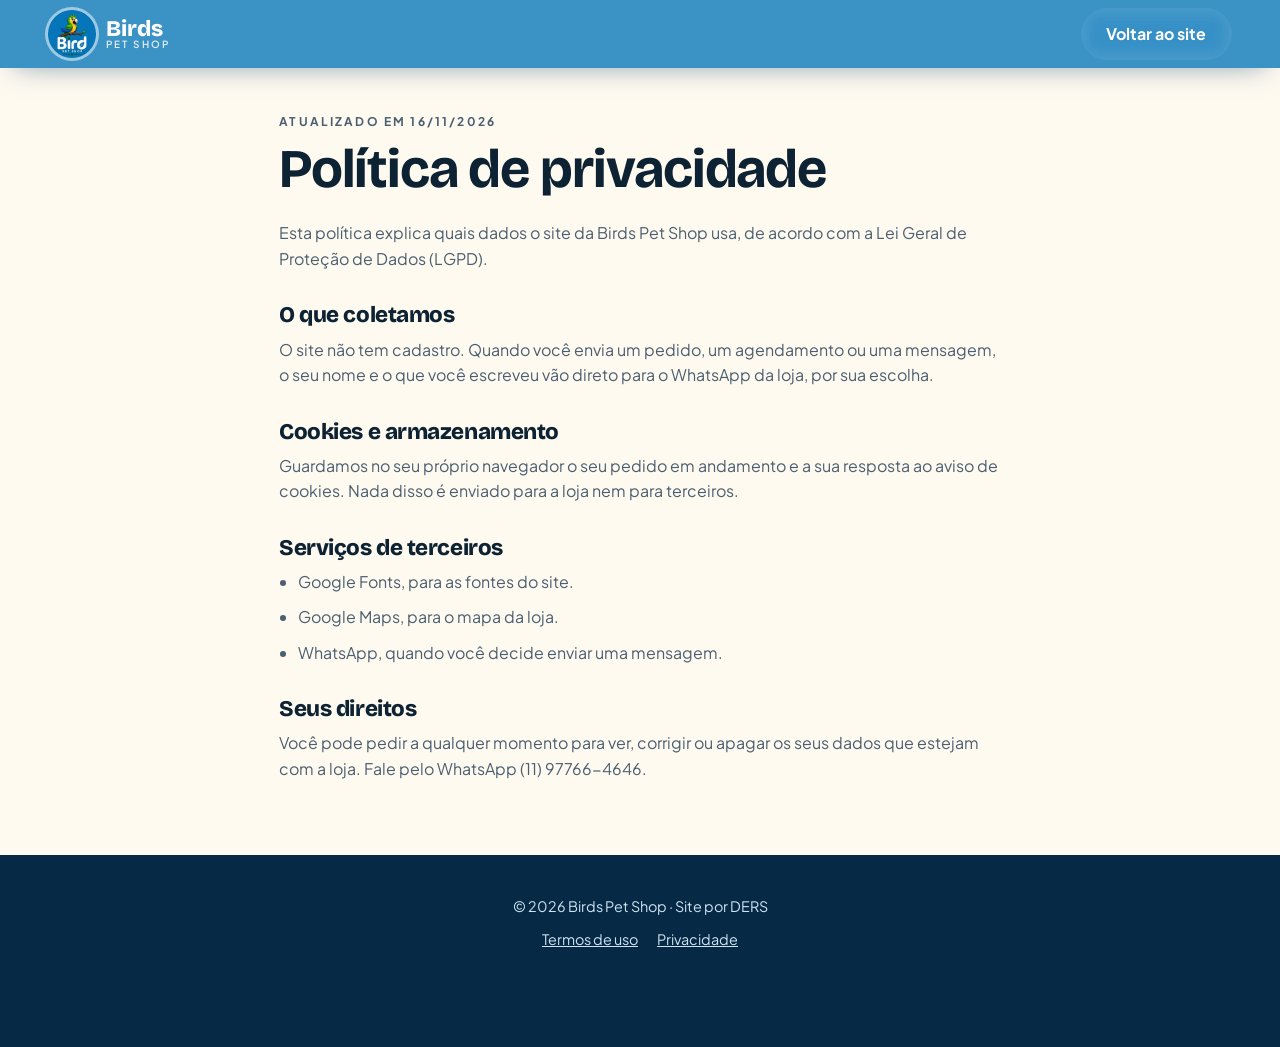
==== privacidade.html @ e9ef70da "Protótipo Birds Pet Shop (site com catálogo) Co-Authored-By: Claude Opus 5.5 <noreply@anthropic.com>" ====
<!doctype html>
<html lang="pt-BR">
<head>
<meta charset="utf-8">
<meta name="viewport" content="width=device-width, initial-scale=1">
<title>Política de privacidade · Birds Pet Shop</title>
<meta name="robots" content="noindex">
<link rel="icon" type="image/png" href="favicon.png">
<link href="https://fonts.googleapis.com/css2?family=Bricolage+Grotesque:opsz,wght@12..96,700;12..96,800&family=Plus+Jakarta+Sans:wght@400;600&display=swap" rel="stylesheet">
<link rel="stylesheet" href="styles.css">
</head>
<body>
<header class="topo rolou topo-legal"><a class="marca" href="index.html"><img src="logo.png" alt="Logo Birds Pet Shop" width="48" height="48"><span>Birds<small>pet shop</small></span></a><a class="btn btn-vidro" href="index.html">Voltar ao site</a></header>
<main class="pagina-legal">
<p class="rotulo">Atualizado em 16/11/2026</p>
<h1>Política de privacidade</h1>
<p>Esta política explica quais dados o site da Birds Pet Shop usa, de acordo com a Lei Geral de Proteção de Dados (LGPD).</p>
<h2>O que coletamos</h2><p>O site não tem cadastro. Quando você envia um pedido, um agendamento ou uma mensagem, o seu nome e o que você escreveu vão direto para o WhatsApp da loja, por sua escolha.</p>
<h2>Cookies e armazenamento</h2><p>Guardamos no seu próprio navegador o seu pedido em andamento e a sua resposta ao aviso de cookies. Nada disso é enviado para a loja nem para terceiros.</p>
<h2>Serviços de terceiros</h2><ul><li>Google Fonts, para as fontes do site.</li><li>Google Maps, para o mapa da loja.</li><li>WhatsApp, quando você decide enviar uma mensagem.</li></ul>
<h2>Seus direitos</h2><p>Você pode pedir a qualquer momento para ver, corrigir ou apagar os seus dados que estejam com a loja. Fale pelo WhatsApp (11) 97766-4646.</p>
</main>
<footer class="rodape"><p>© 2026 Birds Pet Shop · Site por DERS</p><p class="rodape-links"><a href="termos.html">Termos de uso</a><a href="privacidade.html">Privacidade</a></p></footer>
</body>
</html>
---- styles.css ----
/* Birds Pet Shop · protótipo DERS
   Conceito: "abrir as asas". Céu azul da logo, verde e amarelo do papagaio, penas que flutuam. */

:root {
  --azul: #0475b9;
  --azul-escuro: #03406a;
  --azul-noite: #062a45;
  --ceu: #e6f3fc;
  --verde: #5aa514;
  --verde-escuro: #2f6f0c;
  --amarelo: #fdce02;
  --laranja: #f39a0c;
  --creme: #fffaf0;
  --texto: #0d2233;
  --texto-suave: #4a5f70;
  --branco: #ffffff;
  --sombra: 0 18px 40px -18px rgba(3, 64, 106, .35);
  --sombra-forte: 0 30px 60px -20px rgba(3, 64, 106, .5);
  --raio: 28px;
  --raio-arco: 999px 999px 32px 32px;
  --mola: cubic-bezier(.34, 1.56, .64, 1);
  --suave: cubic-bezier(.22, 1, .36, 1);
  --f-titulo: "Bricolage Grotesque", system-ui, sans-serif;
  --f-texto: "Plus Jakarta Sans", system-ui, sans-serif;
  --fundo: var(--creme);
  --cartao: #ffffff;
}

@media (prefers-color-scheme: dark) {
  :root {
    --fundo: #061e31;
    --cartao: #0b2e49;
    --texto: #eaf4fb;
    --texto-suave: #a9c2d4;
    --ceu: #0a2a42;
    --creme: #061e31;
    --sombra: 0 18px 40px -18px rgba(0, 0, 0, .6);
  }
}

* { box-sizing: border-box; margin: 0; padding: 0; }
[hidden] { display: none !important; }
html { scroll-behavior: smooth; -webkit-text-size-adjust: 100%; }
body {
  font-family: var(--f-texto);
  color: var(--texto);
  background: var(--fundo);
  line-height: 1.6;
  overflow-x: hidden;
  overflow-x: clip;
}
body.travado { overflow: hidden; }
img { max-width: 100%; display: block; }
a { color: inherit; }
button, input, select, textarea { font: inherit; color: inherit; }
button { cursor: pointer; border: 0; background: none; }
:focus-visible { outline: 3px solid var(--amarelo); outline-offset: 3px; border-radius: 8px; }
h1, h2, h3, h4 { font-family: var(--f-titulo); line-height: 1.05; letter-spacing: -.02em; }
h2 { font-size: clamp(2rem, 5.5vw, 3.6rem); font-weight: 800; }
.rotulo {
  font-size: .75rem; font-weight: 700; letter-spacing: .18em; text-transform: uppercase;
  color: var(--azul); margin-bottom: .6rem;
}
@media (prefers-color-scheme: dark) { .rotulo { color: var(--amarelo); } }
.secao { padding: clamp(4.5rem, 10vw, 8rem) clamp(1rem, 5vw, 4rem); position: relative; }
.cabeca { max-width: 760px; margin-bottom: 2.4rem; }

/* Botões */
.btn {
  display: inline-flex; align-items: center; justify-content: center; gap: .5rem;
  min-height: 52px; padding: .8rem 1.6rem; border-radius: 999px;
  font-weight: 700; text-decoration: none; position: relative; overflow: hidden;
  transition: transform .35s var(--mola), box-shadow .3s;
  -webkit-tap-highlight-color: transparent;
}
.btn:hover { transform: translateY(-3px); }
.btn:active { transform: scale(.94); }
.btn-sol { background: linear-gradient(120deg, var(--amarelo), var(--laranja)); color: var(--azul-noite); box-shadow: 0 12px 30px -12px rgba(243, 154, 12, .8); }
.btn-azul { background: linear-gradient(120deg, var(--azul), var(--azul-escuro)); color: #fff; box-shadow: 0 12px 30px -12px rgba(4, 117, 185, .8); }
.btn-vidro { background: rgba(255, 255, 255, .16); color: #fff; backdrop-filter: blur(10px); -webkit-backdrop-filter: blur(10px); }
.btn-linha { background: var(--ceu); color: var(--azul-escuro); }
@media (prefers-color-scheme: dark) { .btn-linha { color: var(--texto); } }
.largo { width: 100%; }
.btn .pluma {
  position: absolute; width: 10px; height: 22px; border-radius: 50% 50% 50% 50% / 70% 70% 30% 30%;
  background: currentColor; opacity: .5; pointer-events: none;
  animation: pluma .8s var(--suave) forwards;
}
@keyframes pluma { to { transform: translate(var(--dx), var(--dy)) rotate(var(--r)); opacity: 0; } }

/* Intro */
.intro { position: fixed; inset: 0; z-index: 100; perspective: 1400px; cursor: pointer; }
.asa {
  position: absolute; top: 0; bottom: 0; width: 50.5%;
  background: radial-gradient(120% 90% at 50% 40%, #0a8ad4, var(--azul) 45%, var(--azul-escuro));
  transition: transform .75s var(--suave), opacity .75s;
}
.asa-esq { left: 0; transform-origin: left center; border-radius: 0 40px 40px 0; }
.asa-dir { right: 0; transform-origin: right center; border-radius: 40px 0 0 40px; }
.intro-palco { position: absolute; inset: 0; display: grid; place-items: center; }
.intro-pena {
  position: absolute; width: 46px; top: -170px; left: 50%; margin-left: -23px;
  animation: pena-cai 1.05s var(--suave) forwards;
}
@keyframes pena-cai {
  0% { transform: translate(0, 0) rotate(-30deg); }
  35% { transform: translate(-50px, 32vh) rotate(25deg); }
  70% { transform: translate(30px, 44vh) rotate(-15deg); opacity: 1; }
  100% { transform: translate(0, 50vh) rotate(0) scale(.2); opacity: 0; }
}
.intro-logo {
  width: min(42vw, 190px); border-radius: 50%;
  box-shadow: 0 0 0 10px rgba(255, 255, 255, .12), 0 30px 70px rgba(0, 0, 0, .35);
  transform: scale(0); animation: logo-pousa .7s .85s var(--mola) forwards;
}
@keyframes logo-pousa { 60% { transform: scale(1.12) rotate(-4deg); } 100% { transform: scale(1); } }
.intro.abrindo .asa-esq { transform: rotateY(-85deg); opacity: 0; }
.intro.abrindo .asa-dir { transform: rotateY(85deg); opacity: 0; }
.intro.abrindo .intro-palco { transition: transform .6s var(--suave), opacity .5s; transform: scale(.6) translateY(-30px); opacity: 0; }
.intro.fim { display: none; }

/* Topo fixo */
.topo {
  position: fixed; top: 0; left: 0; right: 0; z-index: 50;
  display: flex; align-items: center; justify-content: space-between; gap: 1rem;
  padding: .8rem clamp(1rem, 4vw, 3rem);
  transition: background .4s, box-shadow .4s, padding .4s;
  color: #fff;
}
.topo.rolou {
  background: rgba(4, 117, 185, .78); backdrop-filter: blur(14px) saturate(1.4); -webkit-backdrop-filter: blur(14px) saturate(1.4);
  box-shadow: 0 10px 30px -15px rgba(3, 64, 106, .6); padding-block: .5rem;
}
.marca { display: flex; align-items: center; gap: .6rem; text-decoration: none; }
.marca img { width: 48px; height: 48px; border-radius: 50%; box-shadow: 0 0 0 3px rgba(255, 255, 255, .5); transition: transform .5s var(--mola); }
.marca:hover img { transform: rotate(-12deg) scale(1.08); }
.marca span { font-family: var(--f-titulo); font-weight: 800; font-size: 1.4rem; line-height: .9; }
.marca small { display: block; font-family: var(--f-texto); font-weight: 600; font-size: .62rem; letter-spacing: .22em; text-transform: uppercase; opacity: .85; }
.menu { display: flex; gap: .3rem; }
.menu a { text-decoration: none; font-weight: 600; padding: .5rem .9rem; border-radius: 999px; transition: background .3s; }
.menu a:hover { background: rgba(255, 255, 255, .18); }
.topo-acoes { display: flex; align-items: center; gap: .4rem; }
.btn-carrinho { position: relative; width: 48px; height: 48px; border-radius: 50%; display: grid; place-items: center; background: rgba(255, 255, 255, .18); color: #fff; transition: transform .4s var(--mola); }
.btn-carrinho svg { width: 24px; height: 24px; }
.btn-carrinho.pulou { animation: pulo .6s var(--mola); }
@keyframes pulo { 30% { transform: translateY(-10px) rotate(-8deg); } 60% { transform: translateY(0) rotate(5deg); } }
.contador { position: absolute; top: -2px; right: -2px; min-width: 22px; height: 22px; border-radius: 11px; background: var(--amarelo); color: var(--azul-noite); font-size: .75rem; font-weight: 800; display: grid; place-items: center; padding: 0 5px; }
.btn-menu { display: none; width: 48px; height: 48px; border-radius: 50%; background: rgba(255, 255, 255, .18); position: relative; }
.btn-menu span { position: absolute; left: 14px; right: 14px; height: 2.5px; border-radius: 2px; background: #fff; transition: transform .4s var(--mola), top .3s; }
.btn-menu span:first-child { top: 19px; }
.btn-menu span:last-child { top: 27px; }
.btn-menu[aria-expanded="true"] span:first-child { top: 23px; transform: rotate(45deg); }
.btn-menu[aria-expanded="true"] span:last-child { top: 23px; transform: rotate(-45deg); }

@media (max-width: 860px) {
  .btn-menu { display: block; }
  .menu {
    position: fixed; inset: 0; z-index: -1; flex-direction: column; justify-content: center; align-items: center; gap: .6rem;
    background: radial-gradient(circle at 85% 6%, var(--azul) 0%, var(--azul-escuro) 70%);
    clip-path: circle(0 at calc(100% - 40px) 36px); transition: clip-path .6s var(--suave); visibility: hidden;
  }
  .menu.aberto { clip-path: circle(150% at calc(100% - 40px) 36px); visibility: visible; }
  .menu a { font-family: var(--f-titulo); font-size: 2rem; font-weight: 800; opacity: 0; transform: translateY(20px); transition: opacity .4s, transform .5s var(--mola); }
  .menu.aberto a { opacity: 1; transform: none; }
  .menu.aberto a:nth-child(2) { transition-delay: .05s; }
  .menu.aberto a:nth-child(3) { transition-delay: .1s; }
  .menu.aberto a:nth-child(4) { transition-delay: .15s; }
  .menu.aberto a:nth-child(5) { transition-delay: .2s; }
}

/* Primeira tela */
.hero {
  position: relative; min-height: 100svh; overflow: hidden; color: #fff;
  display: grid; grid-template-columns: 1.05fr 1fr; align-items: center; gap: 2rem;
  padding: 7rem clamp(1rem, 5vw, 4rem) 3rem;
  background:
    radial-gradient(60% 50% at 15% 20%, rgba(253, 206, 2, .28), transparent 70%),
    radial-gradient(50% 60% at 90% 90%, rgba(90, 165, 20, .35), transparent 70%),
    linear-gradient(160deg, #0a8ad4 0%, var(--azul) 40%, var(--azul-escuro) 100%);
  border-radius: 0 0 48px 48px;
}
.hero::after {
  content: ""; position: absolute; inset: 0; pointer-events: none; opacity: .18; mix-blend-mode: overlay;
  background-image: url("data:image/svg+xml,%3Csvg xmlns='http://www.w3.org/2000/svg' width='160' height='160'%3E%3Cfilter id='n'%3E%3CfeTurbulence baseFrequency='.9' numOctaves='2'/%3E%3C/filter%3E%3Crect width='160' height='160' filter='url(%23n)'/%3E%3C/svg%3E");
}
.hero-texto { position: relative; z-index: 2; max-width: 620px; }
.hero .rotulo { color: var(--amarelo); }
.hero h1 { font-size: clamp(2.6rem, 7vw, 5.4rem); font-weight: 800; margin-bottom: 1.2rem; }
.hero h1 em {
  font-style: normal; display: inline-block;
  background: linear-gradient(100deg, var(--amarelo), var(--laranja) 50%, #9be05a);
  -webkit-background-clip: text; background-clip: text; color: transparent;
  background-size: 200% 100%; animation: brilho 6s ease-in-out infinite alternate;
}
@keyframes brilho { to { background-position: 100% 0; } }
.hero-sub { font-size: clamp(1rem, 2vw, 1.15rem); opacity: .92; max-width: 34rem; margin-bottom: 2rem; }
.hero-botoes { display: flex; flex-wrap: wrap; gap: .8rem; }
.hero-piada { margin-top: 1.4rem; font-size: .9rem; opacity: .75; }

.hero-colunas {
  position: relative; z-index: 1; height: 82vh; max-height: 760px;
  display: grid; grid-template-columns: repeat(3, 1fr); gap: 14px;
  -webkit-mask-image: linear-gradient(transparent, #000 12%, #000 88%, transparent);
  mask-image: linear-gradient(transparent, #000 12%, #000 88%, transparent);
  transform: rotate(-4deg);
}
.coluna { overflow: hidden; position: relative; }
.coluna-trilha { display: flex; flex-direction: column; gap: 14px; animation: sobe 38s linear infinite; }
.coluna:nth-child(2) .coluna-trilha { animation-name: desce; animation-duration: 44s; }
.coluna:nth-child(3) .coluna-trilha { animation-duration: 34s; }
.coluna:hover .coluna-trilha, .coluna.pausada .coluna-trilha { animation-play-state: paused; }
@keyframes sobe { to { transform: translateY(-50%); } }
@keyframes desce { from { transform: translateY(-50%); } to { transform: translateY(0); } }
.coluna figure { position: relative; border-radius: var(--raio-arco); overflow: hidden; aspect-ratio: 3 / 4; box-shadow: var(--sombra-forte); flex-shrink: 0; }
.coluna figure:nth-child(even) { border-radius: 32px 32px 999px 999px; }
.coluna img { width: 100%; height: 100%; object-fit: cover; transition: transform .8s var(--suave); }
.coluna figure:hover img { transform: scale(1.1); }
.coluna figcaption {
  position: absolute; left: 50%; bottom: 12px; transform: translate(-50%, 10px); opacity: 0;
  background: rgba(255, 255, 255, .9); color: var(--azul-escuro); font-size: .72rem; font-weight: 700;
  padding: .25rem .7rem; border-radius: 999px; white-space: nowrap; transition: .4s var(--mola);
}
.coluna figure:hover figcaption { opacity: 1; transform: translate(-50%, 0); }

.penas { position: absolute; inset: 0; pointer-events: none; z-index: 1; overflow: hidden; }
.penas svg { position: absolute; top: -60px; opacity: .55; animation: flutua linear infinite; }
@keyframes flutua {
  0% { transform: translate(0, -60px) rotate(0); }
  25% { transform: translate(40px, 25vh) rotate(40deg); }
  50% { transform: translate(-30px, 50vh) rotate(-20deg); }
  75% { transform: translate(30px, 75vh) rotate(30deg); }
  100% { transform: translate(0, 110vh) rotate(0); }
}

@media (max-width: 860px) {
  .hero { grid-template-columns: 1fr; padding-top: 6.5rem; gap: 2.5rem; border-radius: 0 0 32px 32px; }
  .hero-colunas { height: 58vh; transform: rotate(-3deg) scale(1.08); }
}

/* Espécies */
.especies { padding-bottom: 3rem; }
.especies-lista { display: flex; gap: clamp(.8rem, 2.5vw, 2rem); overflow-x: auto; padding: .5rem .2rem 1.2rem; scroll-snap-type: x mandatory; scrollbar-width: none; }
.especies-lista::-webkit-scrollbar { display: none; }
.especie { flex: 0 0 auto; scroll-snap-align: start; display: flex; flex-direction: column; align-items: center; gap: .6rem; font-weight: 700; text-align: center; }
.especie .bola { width: clamp(96px, 16vw, 150px); aspect-ratio: 1; border-radius: 50%; overflow: hidden; box-shadow: var(--sombra); position: relative; transition: transform .5s var(--mola), box-shadow .3s; }
.especie .bola::after { content: ""; position: absolute; inset: 0; border-radius: 50%; box-shadow: inset 0 0 0 0 var(--amarelo); transition: box-shadow .3s; }
.especie img { width: 100%; height: 100%; object-fit: cover; }
.especie:hover .bola { transform: translateY(-8px) rotate(-4deg); }
.especie:active .bola { transform: scale(.9); }
.especie.ativa .bola::after { box-shadow: inset 0 0 0 6px var(--amarelo); }
.especie small { display: block; font-weight: 500; font-size: .78rem; color: var(--texto-suave); }

/* Corredores (rolagem horizontal presa) */
.corredores { position: relative; height: 420vh; }
.corredores-fixo {
  position: sticky; top: 0; height: 100vh; height: 100svh; overflow: hidden;
  display: flex; flex-direction: column; justify-content: center;
  background: linear-gradient(180deg, var(--azul-noite), var(--azul-escuro) 60%, #0a5b8f);
  color: #fff; border-radius: 48px;
}
.corredores-cabeca { padding: 5.5rem clamp(1rem, 5vw, 4rem) 1rem; }
.corredores-cabeca .rotulo { color: var(--amarelo); }
.corredores-trilho { display: flex; gap: clamp(1rem, 3vw, 2.5rem); padding: 1rem clamp(1rem, 5vw, 4rem); will-change: transform; }
.corredor {
  flex: 0 0 min(82vw, 760px); display: grid; grid-template-columns: 1fr 1fr; gap: 1.2rem; align-items: center;
  background: rgba(255, 255, 255, .07); border-radius: 36px; padding: clamp(1rem, 2.5vw, 2rem);
  box-shadow: 0 30px 60px -30px rgba(0, 0, 0, .6);
}
.corredor-num { font-family: var(--f-titulo); font-weight: 800; font-size: clamp(3rem, 8vw, 6rem); line-height: .8; color: transparent; -webkit-text-stroke: 2px var(--amarelo); }
.corredor h3 { font-size: clamp(1.6rem, 3.6vw, 2.6rem); margin: .6rem 0 .5rem; }
.corredor p { opacity: .85; margin-bottom: 1.2rem; font-size: .98rem; }
.corredor-fotos { position: relative; aspect-ratio: 4 / 5; }
.corredor-fotos img { position: absolute; object-fit: cover; box-shadow: var(--sombra-forte); transition: transform .8s var(--suave); }
.corredor-fotos img:first-child { inset: 0 18% 14% 0; width: 82%; height: 86%; border-radius: var(--raio-arco); }
.corredor-fotos img:last-child { right: 0; bottom: 0; width: 52%; height: 46%; border-radius: 50%; border: 6px solid var(--azul-escuro); }
.corredor:hover .corredor-fotos img:first-child { transform: rotate(-3deg) scale(1.03); }
.corredor:hover .corredor-fotos img:last-child { transform: rotate(6deg) scale(1.08); }
.voo { position: relative; height: 56px; margin: 1rem clamp(1rem, 5vw, 4rem) 0; }
.voo img { position: absolute; left: 0; top: 0; width: 44px; height: 44px; border-radius: 50%; box-shadow: 0 0 0 4px rgba(255, 255, 255, .25); transition: transform .15s linear; }
@media (max-width: 700px) {
  .corredor { grid-template-columns: 1fr; flex-basis: 84vw; }
  .corredor-fotos { aspect-ratio: 16 / 11; order: -1; }
  .corredor-fotos img:first-child { inset: 0 30% 0 0; width: 70%; height: 100%; }
  .corredor-fotos img:last-child { width: 40%; height: 58%; }
  .corredor p { font-size: .9rem; margin-bottom: .8rem; }
  .corredores-cabeca { padding-top: 5rem; }
  .corredor h3 { margin-top: .3rem; }
  .corredor-num { font-size: 2.4rem; }
}
@media (max-height: 700px) and (max-width: 700px) { .corredor p { display: none; } }

/* Loja */
.filtros { display: flex; flex-direction: column; gap: 1rem; margin-bottom: 2rem; }
.busca { display: flex; align-items: center; gap: .6rem; background: var(--cartao); border-radius: 999px; padding: .2rem 1.2rem; box-shadow: var(--sombra); max-width: 520px; }
.busca svg { width: 20px; height: 20px; color: var(--azul); flex-shrink: 0; }
.busca input { border: 0; outline: 0; background: transparent; min-height: 50px; width: 100%; }
.pilulas { display: flex; gap: .5rem; overflow-x: auto; scrollbar-width: none; padding-bottom: .3rem; }
.pilulas::-webkit-scrollbar { display: none; }
.pilula { flex: 0 0 auto; padding: .6rem 1.1rem; border-radius: 999px; background: var(--ceu); font-weight: 600; font-size: .92rem; position: relative; overflow: hidden; transition: color .3s, transform .4s var(--mola); }
.pilula::before { content: ""; position: absolute; inset: 0; background: linear-gradient(120deg, var(--azul), var(--verde)); transform: translateY(101%); transition: transform .4s var(--suave); border-radius: inherit; z-index: 0; }
.pilula span { position: relative; z-index: 1; }
.pilula.ativa { color: #fff; }
.pilula.ativa::before { transform: none; }
.pilula:active { transform: scale(.92); }
.filtro-ave { display: flex; align-items: center; gap: .6rem; font-weight: 600; }
.filtro-ave button { background: var(--ceu); border-radius: 999px; padding: .3rem .8rem; font-size: .85rem; font-weight: 700; }

.grade { display: grid; grid-template-columns: repeat(auto-fill, minmax(230px, 1fr)); gap: clamp(1rem, 2.4vw, 1.8rem); }
.produto {
  background: var(--cartao); border-radius: var(--raio); box-shadow: var(--sombra); overflow: hidden;
  display: flex; flex-direction: column; text-align: left; transition: transform .5s var(--mola), box-shadow .4s;
  opacity: 0; transform: translateY(30px);
}
.produto.visivel { opacity: 1; transform: none; }
.produto:hover { transform: translateY(-8px) rotate(-.6deg); box-shadow: var(--sombra-forte); }
.produto:nth-child(5n+1) { grid-row: span 1; }
.produto-foto { aspect-ratio: 1; overflow: hidden; position: relative; border-radius: 0 0 50% 50% / 0 0 14% 14%; }
.produto-foto img { width: 100%; height: 100%; object-fit: cover; transition: transform .8s var(--suave); }
.produto:hover .produto-foto img { transform: scale(1.08); }
.selo-ave { position: absolute; top: 12px; left: 12px; background: rgba(255, 255, 255, .92); color: var(--azul-escuro); font-size: .7rem; font-weight: 800; padding: .25rem .7rem; border-radius: 999px; }
.produto-info { padding: 1rem 1.2rem 1.2rem; display: flex; flex-direction: column; gap: .3rem; flex: 1; }
.produto-info small { color: var(--verde); font-weight: 700; font-size: .72rem; text-transform: uppercase; letter-spacing: .12em; }
@media (prefers-color-scheme: dark) { .produto-info small { color: #9be05a; } }
.produto-info h3 { font-size: 1.15rem; font-weight: 700; }
.produto-linha { display: flex; align-items: center; justify-content: space-between; margin-top: auto; padding-top: .6rem; }
.preco { font-family: var(--f-titulo); font-size: 1.3rem; font-weight: 800; color: var(--azul); }
@media (prefers-color-scheme: dark) { .preco { color: var(--amarelo); } }
.add-rapido { width: 46px; height: 46px; border-radius: 50%; background: linear-gradient(135deg, var(--amarelo), var(--laranja)); color: var(--azul-noite); font-size: 1.5rem; font-weight: 800; display: grid; place-items: center; transition: transform .4s var(--mola); position: relative; }
.add-rapido:hover { transform: rotate(90deg) scale(1.08); }
.add-rapido:active { transform: scale(.85); }
.vazio { text-align: center; padding: 2rem; color: var(--texto-suave); }

/* Pena que voa até o carrinho */
.pena-voando { position: fixed; z-index: 90; width: 22px; height: 46px; pointer-events: none; }

/* Agendar */
.agendar { display: grid; grid-template-columns: 1fr 1.1fr; gap: clamp(2rem, 5vw, 4rem); align-items: start; background: var(--ceu); border-radius: 48px; margin: 0 clamp(.5rem, 2vw, 1.5rem); }
.agendar-texto p { color: var(--texto-suave); margin-top: .8rem; max-width: 30rem; }
.agendar-foto { margin-top: 2rem; width: min(100%, 420px); aspect-ratio: 1; object-fit: cover; border-radius: var(--raio-arco); box-shadow: var(--sombra-forte); }
.agendar-form { background: var(--cartao); border-radius: 36px; padding: clamp(1.2rem, 3vw, 2.2rem); box-shadow: var(--sombra); display: flex; flex-direction: column; gap: 1.3rem; }
fieldset { border: 0; min-width: 0; }
legend { font-family: var(--f-titulo); font-weight: 700; font-size: 1.1rem; margin-bottom: .7rem; }
.opcoes { display: grid; gap: .6rem; }
.opcao { display: flex; justify-content: space-between; align-items: center; gap: 1rem; text-align: left; padding: .9rem 1.1rem; border-radius: 20px; background: var(--ceu); transition: background .3s, color .3s, transform .4s var(--mola); }
.opcao small { display: block; color: var(--texto-suave); font-size: .8rem; }
.opcao.ativa { background: linear-gradient(120deg, var(--azul), var(--azul-escuro)); color: #fff; }
.opcao.ativa small { color: rgba(255, 255, 255, .8); }
.opcao:active { transform: scale(.97); }
.dias, .horas { display: flex; gap: .5rem; overflow-x: auto; scrollbar-width: none; padding-bottom: .2rem; }
.dias::-webkit-scrollbar, .horas::-webkit-scrollbar { display: none; }
.dia, .hora { flex: 0 0 auto; border-radius: 18px; background: var(--ceu); padding: .6rem .9rem; text-align: center; font-weight: 700; transition: background .3s, transform .4s var(--mola); min-width: 62px; }
.dia small { display: block; font-weight: 500; font-size: .72rem; text-transform: uppercase; }
.dia.ativa, .hora.ativa { background: var(--amarelo); color: var(--azul-noite); transform: translateY(-4px); }
.campo { display: flex; flex-direction: column; gap: .35rem; font-weight: 600; font-size: .9rem; }
.campo input, .campo select, .campo textarea { border: 0; border-radius: 16px; background: var(--ceu); padding: .85rem 1rem; min-height: 50px; outline: 0; transition: box-shadow .3s; }
.campo input:focus, .campo select:focus, .campo textarea:focus { box-shadow: 0 0 0 3px var(--azul); }
@media (max-width: 860px) { .agendar { grid-template-columns: 1fr; } .agendar-foto { display: none; } }

/* Galeria */
.galeria-grade { display: grid; grid-template-columns: repeat(4, 1fr); grid-auto-rows: 180px; gap: 14px; }
.galeria-grade button { border-radius: 26px; overflow: hidden; position: relative; box-shadow: var(--sombra); opacity: 0; transform: scale(.92); transition: opacity .6s, transform .7s var(--mola); }
.galeria-grade button.visivel { opacity: 1; transform: none; }
.galeria-grade button:nth-child(1) { grid-column: span 2; grid-row: span 2; border-radius: var(--raio-arco); }
.galeria-grade button:nth-child(4) { grid-row: span 2; }
.galeria-grade button:nth-child(6) { grid-column: span 2; }
.galeria-grade img { width: 100%; height: 100%; object-fit: cover; transition: transform .8s var(--suave); }
.galeria-grade button:hover img { transform: scale(1.08); }
.video-vaga { display: grid; place-items: center; text-align: center; padding: 1rem; color: #fff; font-weight: 700; background: linear-gradient(135deg, var(--verde), var(--azul)); }
.video-vaga svg { width: 54px; height: 54px; margin: 0 auto .5rem; }
@media (max-width: 700px) {
  .galeria-grade { grid-template-columns: repeat(2, 1fr); grid-auto-rows: 150px; }
  .galeria-grade button:nth-child(6) { grid-column: span 1; }
}
.lightbox { position: fixed; inset: 0; z-index: 95; background: rgba(6, 30, 49, .92); display: grid; place-items: center; padding: 1rem; animation: aparece .3s; }
.lightbox img { max-height: 86vh; border-radius: 26px; animation: zoom .5s var(--mola); }
@keyframes aparece { from { opacity: 0; } }
@keyframes zoom { from { transform: scale(.8); } }

/* Sobre */
.sobre { display: grid; grid-template-columns: .9fr 1.1fr; gap: clamp(2rem, 6vw, 5rem); align-items: center; }
.sobre-foto img { border-radius: 32px 32px 999px 999px; aspect-ratio: 4 / 5; object-fit: cover; box-shadow: var(--sombra-forte); }
.sobre-texto > p { color: var(--texto-suave); margin: 1rem 0 1.6rem; }
.selos { list-style: none; display: grid; gap: .7rem; }
.selos li { background: var(--cartao); box-shadow: var(--sombra); border-radius: 22px; padding: .9rem 1.2rem; transition: transform .4s var(--mola); }
.selos li:hover { transform: translateX(8px); }
.selos strong { color: var(--azul); font-family: var(--f-titulo); font-size: 1.15rem; margin-right: .3rem; }
@media (prefers-color-scheme: dark) { .selos strong { color: var(--amarelo); } }
.depoimentos-vaga { margin-top: 1.4rem; padding: 1.4rem; border-radius: 22px; background: repeating-linear-gradient(45deg, var(--ceu), var(--ceu) 12px, transparent 12px, transparent 24px); color: var(--texto-suave); font-weight: 600; text-align: center; }
@media (max-width: 860px) { .sobre { grid-template-columns: 1fr; } .sobre-foto img { max-height: 440px; width: 100%; } }

/* Contato */
.contato { display: grid; grid-template-columns: 1.2fr 1fr; gap: clamp(2rem, 5vw, 4rem); background: linear-gradient(170deg, var(--azul-escuro), var(--azul-noite)); color: #fff; border-radius: 48px 48px 0 0; }
.contato .rotulo { color: var(--amarelo); }
.info { display: grid; grid-template-columns: repeat(2, 1fr); gap: 1rem 2rem; margin: 1.6rem 0; }
.info dt { font-size: .75rem; letter-spacing: .15em; text-transform: uppercase; opacity: .7; }
.info dd { font-weight: 600; }
.aberto { display: inline-flex; align-items: center; gap: .4rem; }
.aberto::before { content: ""; width: 10px; height: 10px; border-radius: 50%; background: currentColor; animation: pisca 1.6s infinite; }
.aberto.sim { color: #9be05a; }
.aberto.nao { color: #ffb4a0; }
@keyframes pisca { 50% { opacity: .3; } }
.mapa { border-radius: 30px; overflow: hidden; height: 280px; box-shadow: 0 20px 50px -20px rgba(0, 0, 0, .6); }
.mapa iframe { width: 100%; height: 100%; border: 0; filter: saturate(.9); }
.contato-form { background: rgba(255, 255, 255, .08); border-radius: 36px; padding: clamp(1.2rem, 3vw, 2rem); display: flex; flex-direction: column; gap: 1rem; align-self: start; }
.contato-form h3 { font-size: 1.6rem; }
.contato-form .campo input, .contato-form .campo select, .contato-form .campo textarea { background: rgba(255, 255, 255, .12); color: #fff; }
.contato-form option { color: #0d2233; }
@media (max-width: 860px) { .contato { grid-template-columns: 1fr; } .info { grid-template-columns: 1fr 1fr; } }

/* Rodapé */
.rodape { background: var(--azul-noite); color: #cfe3f1; text-align: center; padding: 2.5rem 1rem 6rem; display: flex; flex-direction: column; align-items: center; gap: .6rem; font-size: .9rem; }
.rodape img { width: 64px; border-radius: 50%; }
.rodape-links { display: flex; gap: 1.2rem; flex-wrap: wrap; justify-content: center; }

/* WhatsApp flutuante */
.whats-flutuante {
  position: fixed; right: 18px; bottom: 18px; z-index: 60; width: 62px; height: 62px; border-radius: 50%;
  display: grid; place-items: center; color: #fff; background: #25d366; box-shadow: 0 14px 30px -10px rgba(37, 211, 102, .8);
  transition: transform .4s var(--mola); animation: chama 4s 4s infinite;
}
.whats-flutuante svg { width: 32px; height: 32px; }
.whats-flutuante:hover { transform: scale(1.1) rotate(-8deg); }
@keyframes chama { 0%, 88%, 100% { transform: none; } 92% { transform: translateY(-8px); } 96% { transform: translateY(0) rotate(6deg); } }

/* Modal produto */
.modal { position: fixed; inset: 0; z-index: 80; display: grid; place-items: center; padding: 1rem; }
.modal-fundo, .carrinho-fundo { position: absolute; inset: 0; background: rgba(6, 30, 49, .6); backdrop-filter: blur(4px); -webkit-backdrop-filter: blur(4px); animation: aparece .3s; }
.modal-caixa {
  position: relative; background: var(--cartao); border-radius: 36px; width: min(920px, 100%); max-height: 92vh; overflow: auto;
  display: grid; grid-template-columns: 1fr 1fr; box-shadow: var(--sombra-forte); animation: sobeModal .5s var(--mola);
}
@keyframes sobeModal { from { transform: translateY(40px) scale(.95); opacity: 0; } }
.fechar { position: absolute; top: 12px; right: 12px; z-index: 3; width: 44px; height: 44px; border-radius: 50%; background: rgba(255, 255, 255, .9); color: var(--azul-escuro); font-size: 1.6rem; line-height: 1; transition: transform .4s var(--mola); }
.fechar:hover { transform: rotate(90deg); }
.mp-foto { overflow: hidden; }
.mp-foto img { width: 100%; height: 100%; object-fit: cover; min-height: 320px; cursor: zoom-in; transition: transform .3s; }
.mp-info { padding: clamp(1.2rem, 3vw, 2.2rem); display: flex; flex-direction: column; gap: .8rem; }
.mp-info h3 { font-size: clamp(1.6rem, 3vw, 2.2rem); }
.mp-info > p { color: var(--texto-suave); }
.mp-ideal { font-weight: 600; color: var(--verde) !important; }
.mp-opcoes { display: flex; flex-wrap: wrap; gap: .5rem; }
.mp-opcoes button { padding: .55rem 1rem; border-radius: 999px; background: var(--ceu); font-weight: 600; font-size: .9rem; transition: transform .4s var(--mola); }
.mp-opcoes button.ativa { background: var(--azul); color: #fff; }
.mp-linha { display: flex; align-items: center; justify-content: space-between; gap: 1rem; }
.qtd { display: flex; align-items: center; gap: .3rem; background: var(--ceu); border-radius: 999px; padding: .25rem; }
.qtd button { width: 40px; height: 40px; border-radius: 50%; background: var(--cartao); font-size: 1.3rem; font-weight: 700; }
.qtd span { min-width: 28px; text-align: center; font-weight: 700; }
@media (max-width: 700px) {
  .modal { align-items: end; padding: 0; }
  .modal-caixa { grid-template-columns: 1fr; border-radius: 32px 32px 0 0; max-height: 94vh; }
  .mp-foto img { min-height: 0; aspect-ratio: 4 / 3; height: auto; }
}

/* Carrinho */
.carrinho { position: fixed; inset: 0; z-index: 85; }
.carrinho-painel {
  position: absolute; top: 0; right: 0; bottom: 0; width: min(440px, 100%); background: var(--fundo);
  display: flex; flex-direction: column; box-shadow: var(--sombra-forte); animation: entra .5s var(--suave);
  border-radius: 32px 0 0 32px; overflow: auto;
}
@keyframes entra { from { transform: translateX(100%); } }
.carrinho-topo { display: flex; align-items: center; justify-content: space-between; padding: 1.4rem 1.4rem .6rem; }
.carrinho-topo h3 { font-size: 1.8rem; }
.carrinho-topo .fechar { position: static; background: var(--ceu); }
.carrinho-itens { padding: .6rem 1.4rem; display: flex; flex-direction: column; gap: .8rem; flex: 1; }
.item { display: grid; grid-template-columns: 64px 1fr auto; gap: .8rem; align-items: center; background: var(--cartao); border-radius: 20px; padding: .6rem; box-shadow: var(--sombra); animation: aparece .4s; }
.item img { width: 64px; height: 64px; border-radius: 16px; object-fit: cover; }
.item h4 { font-family: var(--f-texto); font-size: .92rem; font-weight: 700; line-height: 1.3; }
.item small { color: var(--texto-suave); }
.item .qtd { padding: .15rem; }
.item .qtd button { width: 30px; height: 30px; font-size: 1rem; }
.carrinho-vazio { text-align: center; color: var(--texto-suave); padding: 2rem 1rem; }
.carrinho-vazio img { width: 120px; margin: 0 auto 1rem; border-radius: 50%; opacity: .9; }
.carrinho-pe, .pagamento { padding: 1rem 1.4rem 1.6rem; display: flex; flex-direction: column; gap: .8rem; }
.total { display: flex; justify-content: space-between; align-items: baseline; font-weight: 600; }
.total strong { font-family: var(--f-titulo); font-size: 1.6rem; color: var(--azul); }
@media (prefers-color-scheme: dark) { .total strong { color: var(--amarelo); } }
.entrega { display: flex; gap: .5rem; }
.entrega label { flex: 1; display: flex; align-items: center; gap: .4rem; background: var(--ceu); border-radius: 16px; padding: .7rem .8rem; font-weight: 600; font-size: .88rem; cursor: pointer; }
.entrega input { accent-color: var(--azul); }
.pagamento h4 { font-size: 1.4rem; }
.pg-abas { display: flex; gap: .4rem; background: var(--ceu); border-radius: 999px; padding: .3rem; }
.pg-abas button { flex: 1; padding: .6rem; border-radius: 999px; font-weight: 700; }
.pg-abas button.ativa { background: var(--cartao); box-shadow: var(--sombra); }
.pg-pix { text-align: center; }
.qr { width: 170px; height: 170px; margin: .6rem auto; border-radius: 20px; background:
  conic-gradient(from 90deg at 18px 18px, var(--texto) 25%, transparent 0) 0 0 / 34px 34px,
  repeating-linear-gradient(90deg, var(--texto) 0 6px, transparent 6px 13px),
  var(--cartao); opacity: .85; }
.duas { display: grid; grid-template-columns: 1fr 1fr; gap: .6rem; }
.aviso-exemplo { font-size: .82rem; color: var(--texto-suave); background: var(--ceu); border-radius: 16px; padding: .8rem 1rem; }

/* Cookies */
.cookies {
  position: fixed; left: 16px; bottom: 16px; z-index: 70; max-width: 380px; margin-right: 92px;
  background: var(--cartao); border-radius: 26px; padding: 1.1rem 1.2rem; box-shadow: var(--sombra-forte);
  display: flex; flex-direction: column; gap: .8rem; animation: sobeModal .6s var(--mola); font-size: .9rem;
}
.cookies .btn { min-height: 44px; align-self: flex-start; }

.toast { position: fixed; left: 50%; bottom: 96px; z-index: 99; transform: translate(-50%, 20px); opacity: 0; pointer-events: none; background: var(--azul-noite); color: #fff; padding: .8rem 1.2rem; border-radius: 999px; font-weight: 600; transition: .4s var(--mola); white-space: nowrap; max-width: calc(100vw - 32px); overflow: hidden; text-overflow: ellipsis; }
.toast.mostra { opacity: 1; transform: translate(-50%, 0); }

/* Entrada ao rolar */
.revela { opacity: 0; transform: translateY(40px); transition: opacity .8s var(--suave), transform .9s var(--suave); }
.revela.visivel { opacity: 1; transform: none; }

/* Páginas de termos e privacidade */
.pagina-legal { max-width: 760px; margin: 0 auto; padding: 7rem 1.2rem 4rem; }
.pagina-legal h1 { font-size: clamp(2.2rem, 6vw, 3.4rem); margin-bottom: 1.4rem; }
.pagina-legal h2 { font-size: 1.4rem; margin: 2rem 0 .6rem; }
.pagina-legal p, .pagina-legal li { color: var(--texto-suave); margin-bottom: .6rem; }
.pagina-legal ul { padding-left: 1.2rem; }
.topo-legal { background: var(--azul); }

@media (prefers-reduced-motion: reduce) {
  *, *::before, *::after { animation-duration: .01ms !important; animation-iteration-count: 1 !important; transition-duration: .01ms !important; scroll-behavior: auto !important; }
  .coluna-trilha { animation: none !important; }
  .penas { display: none; }
  .corredores { height: auto; }
  .corredores-fixo { position: relative; height: auto; padding-bottom: 2rem; }
  .corredores-trilho { overflow-x: auto; scroll-snap-type: x mandatory; }
  .corredor { scroll-snap-align: start; }
  .voo { display: none; }
}

/* grade: filhos podem encolher (listas que deslizam não estouram a tela) */
.agendar > *, .contato > *, .sobre > *, .hero > * { min-width: 0; }
@media (max-width: 600px) {
  .cookies { left: 12px; right: 12px; bottom: 12px; margin-right: 76px; padding: .8rem 1rem; font-size: .82rem; flex-direction: row; align-items: center; }
  .cookies .btn { min-height: 40px; padding: .5rem 1rem; flex-shrink: 0; }
}
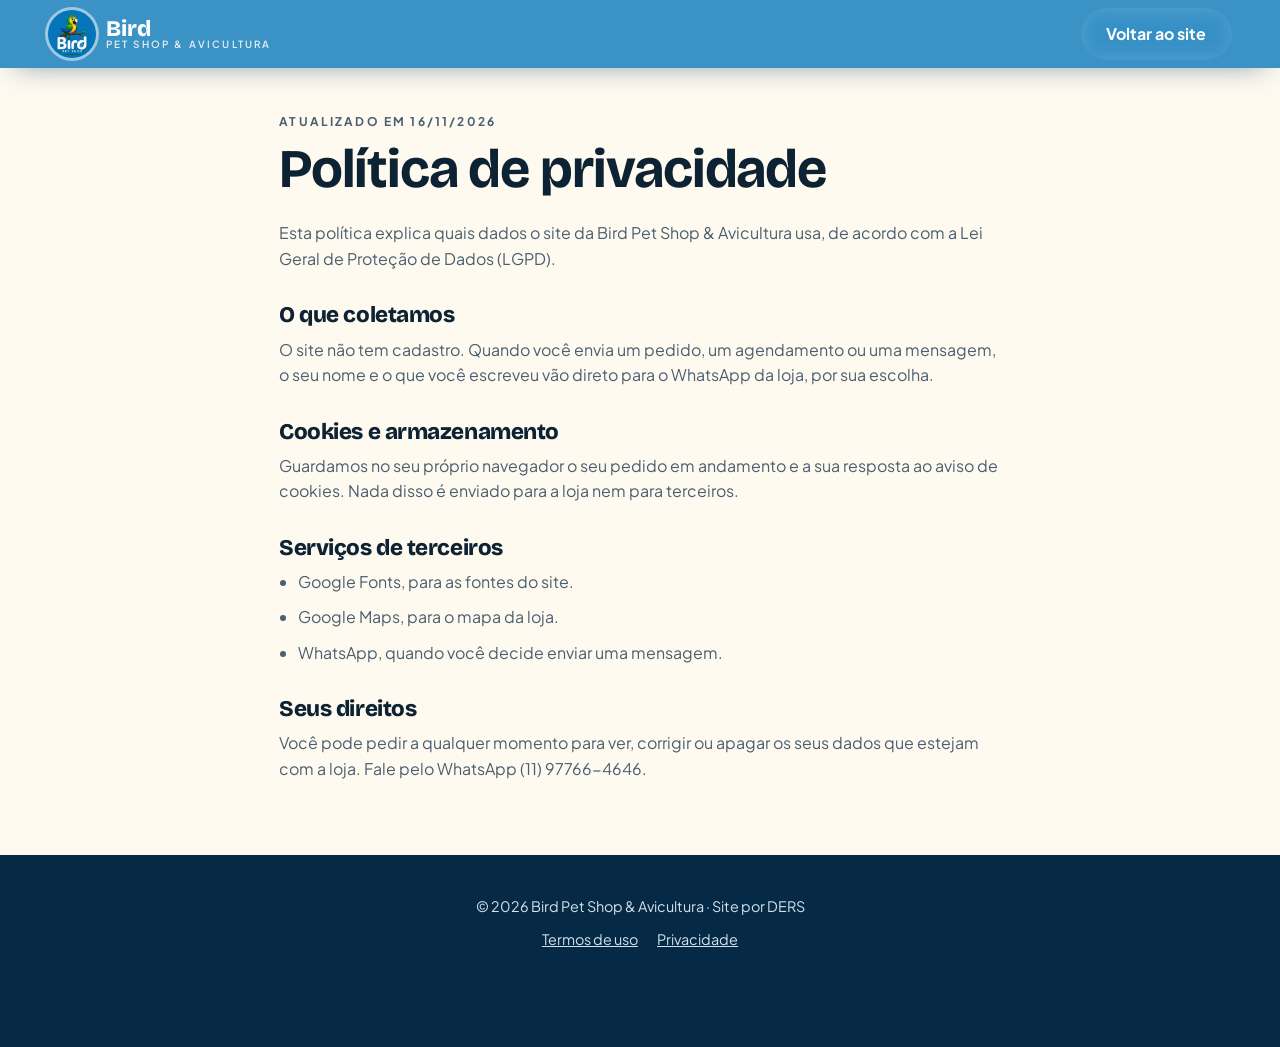
==== commit c0704ab8: "Dados reais do site atual: catálogo com 250 produtos, duas lojas, banho e tosa e animais vivos Co-Au" ====
--- a/privacidade.html
+++ b/privacidade.html
@@ -3,23 +3,23 @@
 <head>
 <meta charset="utf-8">
 <meta name="viewport" content="width=device-width, initial-scale=1">
-<title>Política de privacidade · Birds Pet Shop</title>
+<title>Política de privacidade · Bird Pet Shop &amp; Avicultura</title>
 <meta name="robots" content="noindex">
 <link rel="icon" type="image/png" href="favicon.png">
 <link href="https://fonts.googleapis.com/css2?family=Bricolage+Grotesque:opsz,wght@12..96,700;12..96,800&family=Plus+Jakarta+Sans:wght@400;600&display=swap" rel="stylesheet">
 <link rel="stylesheet" href="styles.css">
 </head>
 <body>
-<header class="topo rolou topo-legal"><a class="marca" href="index.html"><img src="logo.png" alt="Logo Birds Pet Shop" width="48" height="48"><span>Birds<small>pet shop</small></span></a><a class="btn btn-vidro" href="index.html">Voltar ao site</a></header>
+<header class="topo rolou topo-legal"><a class="marca" href="index.html"><img src="logo.png" alt="Logo Bird Pet Shop" width="48" height="48"><span>Bird<small>pet shop &amp; avicultura</small></span></a><a class="btn btn-vidro" href="index.html">Voltar ao site</a></header>
 <main class="pagina-legal">
 <p class="rotulo">Atualizado em 16/11/2026</p>
 <h1>Política de privacidade</h1>
-<p>Esta política explica quais dados o site da Birds Pet Shop usa, de acordo com a Lei Geral de Proteção de Dados (LGPD).</p>
+<p>Esta política explica quais dados o site da Bird Pet Shop &amp; Avicultura usa, de acordo com a Lei Geral de Proteção de Dados (LGPD).</p>
 <h2>O que coletamos</h2><p>O site não tem cadastro. Quando você envia um pedido, um agendamento ou uma mensagem, o seu nome e o que você escreveu vão direto para o WhatsApp da loja, por sua escolha.</p>
 <h2>Cookies e armazenamento</h2><p>Guardamos no seu próprio navegador o seu pedido em andamento e a sua resposta ao aviso de cookies. Nada disso é enviado para a loja nem para terceiros.</p>
 <h2>Serviços de terceiros</h2><ul><li>Google Fonts, para as fontes do site.</li><li>Google Maps, para o mapa da loja.</li><li>WhatsApp, quando você decide enviar uma mensagem.</li></ul>
 <h2>Seus direitos</h2><p>Você pode pedir a qualquer momento para ver, corrigir ou apagar os seus dados que estejam com a loja. Fale pelo WhatsApp (11) 97766-4646.</p>
 </main>
-<footer class="rodape"><p>© 2026 Birds Pet Shop · Site por DERS</p><p class="rodape-links"><a href="termos.html">Termos de uso</a><a href="privacidade.html">Privacidade</a></p></footer>
+<footer class="rodape"><p>© 2026 Bird Pet Shop &amp; Avicultura · Site por DERS</p><p class="rodape-links"><a href="termos.html">Termos de uso</a><a href="privacidade.html">Privacidade</a></p></footer>
 </body>
 </html>
--- a/styles.css
+++ b/styles.css
@@ -530,3 +530,44 @@
   .cookies { left: 12px; right: 12px; bottom: 12px; margin-right: 76px; padding: .8rem 1rem; font-size: .82rem; flex-direction: row; align-items: center; }
   .cookies .btn { min-height: 40px; padding: .5rem 1rem; flex-shrink: 0; }
 }
+
+/* ---------- Catálogo real (25/11): fotos de embalagem, subcategorias, ver mais ---------- */
+.cabeca-sub { margin-top: .8rem; color: var(--texto-suave); max-width: 620px; }
+.produto-foto { background: #fff; }
+.produto-foto img { object-fit: contain; padding: 8%; }
+.produto-info h3 { font-size: 1rem; line-height: 1.25; display: -webkit-box; -webkit-line-clamp: 3; -webkit-box-orient: vertical; overflow: hidden; }
+.selo-ave { background: var(--ceu); max-width: calc(100% - 24px); overflow: hidden; text-overflow: ellipsis; white-space: nowrap; }
+.selo-estoque { position: absolute; bottom: 14px; right: 12px; background: var(--verde); color: #fff; font-size: .68rem; font-weight: 800; padding: .22rem .65rem; border-radius: 999px; }
+.subpilulas { display: flex; flex-wrap: wrap; gap: .45rem; animation: aparece .4s; }
+.sub { padding: .4rem .9rem; border-radius: 999px; font-size: .85rem; font-weight: 600; background: transparent; box-shadow: inset 0 0 0 2px var(--ceu); transition: background .3s, transform .4s var(--mola); }
+.sub:hover { transform: translateY(-2px); }
+.sub.ativa { background: var(--amarelo); color: var(--azul-noite); box-shadow: none; }
+.ver-mais { display: flex; margin: 2.2rem auto 0; }
+.mp-foto { background: #fff; display: grid; place-items: center; }
+.mp-foto img { object-fit: contain; padding: 6%; }
+#mp-desc { white-space: pre-line; max-height: 15em; overflow: auto; font-size: .95rem; }
+.mp-ideal { display: flex; flex-wrap: wrap; gap: .4rem .9rem; font-size: .88rem; }
+.mp-ideal .estoque { padding: .15rem .7rem; border-radius: 999px; background: var(--ceu); color: var(--azul-escuro); }
+.mp-ideal .estoque.pronta { background: var(--verde); color: #fff; }
+@media (max-width: 760px) { .modal-caixa { grid-template-columns: 1fr; } .mp-foto img { min-height: 0; max-height: 300px; } }
+
+/* Animais vivos: venha conhecer */
+.vivos-lista { display: flex; gap: clamp(1rem, 2.5vw, 1.8rem); overflow-x: auto; scroll-snap-type: x mandatory; scrollbar-width: none; padding: .5rem .2rem 1.5rem; }
+.vivos-lista::-webkit-scrollbar { display: none; }
+.vivo { flex: 0 0 min(250px, 72vw); scroll-snap-align: start; background: var(--cartao); border-radius: var(--raio-arco); box-shadow: var(--sombra); padding: 1rem 1rem 1.4rem; text-align: center; display: flex; flex-direction: column; align-items: center; gap: .4rem; transition: transform .5s var(--mola); }
+.vivo:hover { transform: translateY(-8px) rotate(1deg); }
+.vivo-foto { width: 100%; aspect-ratio: 1; border-radius: 999px 999px 24px 24px; overflow: hidden; background: #fff; display: grid; place-items: center; }
+.vivo-foto img { width: 100%; height: 100%; object-fit: cover; transition: transform .8s var(--suave); }
+.vivo:hover .vivo-foto img { transform: scale(1.08); }
+.vivo h3 { font-size: 1.15rem; margin-top: .4rem; }
+.vivo-preco { font-family: var(--f-titulo); font-weight: 800; color: var(--azul); }
+@media (prefers-color-scheme: dark) { .vivo-preco { color: var(--amarelo); } }
+.vivo .btn { margin-top: .4rem; font-size: .9rem; }
+
+/* Duas lojas: abas do mapa */
+.unidades { display: flex; flex-wrap: wrap; gap: .5rem; margin: 1.2rem 0 .8rem; }
+.unidades button { padding: .55rem 1.1rem; border-radius: 999px; background: rgba(255, 255, 255, .12); color: #fff; font-weight: 700; font-size: .9rem; transition: background .3s, transform .4s var(--mola); }
+.unidades button.ativa { background: var(--amarelo); color: var(--azul-noite); }
+.unidades button:active { transform: scale(.94); }
+.rodape-cnpj { font-size: .78rem; opacity: .7; }
+.vivo-foto.recorte img { object-fit: contain; padding: 10%; }
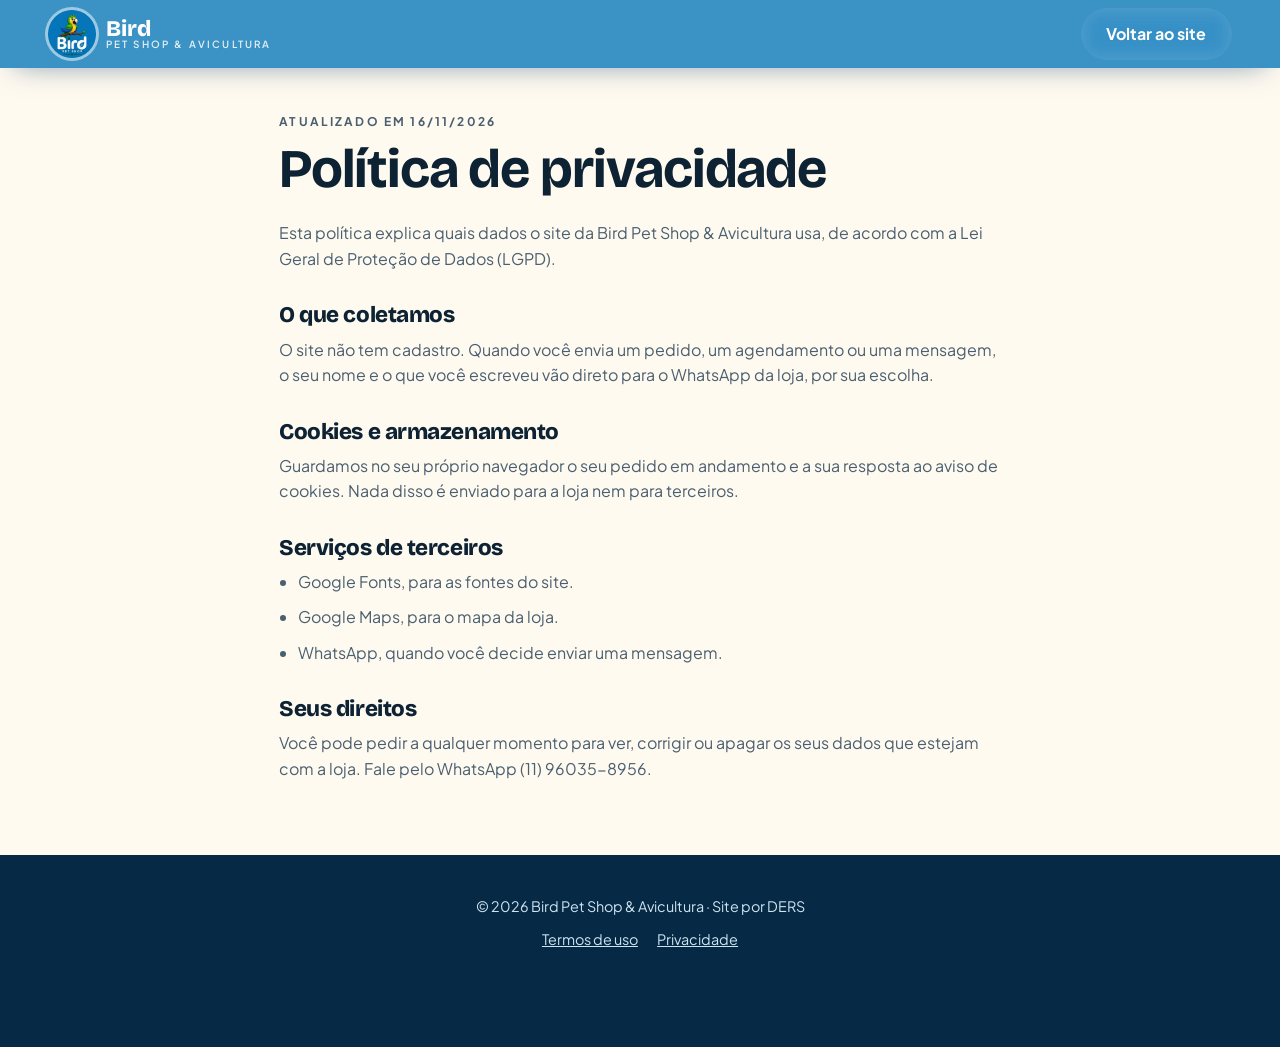
==== commit 388a04a7: "WhatsApp atualizado para (11) 96035-8956, o mesmo do site atual da loja Co-Authored-By: Claude Opus " ====
--- a/privacidade.html
+++ b/privacidade.html
@@ -18,7 +18,7 @@
 <h2>O que coletamos</h2><p>O site não tem cadastro. Quando você envia um pedido, um agendamento ou uma mensagem, o seu nome e o que você escreveu vão direto para o WhatsApp da loja, por sua escolha.</p>
 <h2>Cookies e armazenamento</h2><p>Guardamos no seu próprio navegador o seu pedido em andamento e a sua resposta ao aviso de cookies. Nada disso é enviado para a loja nem para terceiros.</p>
 <h2>Serviços de terceiros</h2><ul><li>Google Fonts, para as fontes do site.</li><li>Google Maps, para o mapa da loja.</li><li>WhatsApp, quando você decide enviar uma mensagem.</li></ul>
-<h2>Seus direitos</h2><p>Você pode pedir a qualquer momento para ver, corrigir ou apagar os seus dados que estejam com a loja. Fale pelo WhatsApp (11) 97766-4646.</p>
+<h2>Seus direitos</h2><p>Você pode pedir a qualquer momento para ver, corrigir ou apagar os seus dados que estejam com a loja. Fale pelo WhatsApp (11) 96035-8956.</p>
 </main>
 <footer class="rodape"><p>© 2026 Bird Pet Shop &amp; Avicultura · Site por DERS</p><p class="rodape-links"><a href="termos.html">Termos de uso</a><a href="privacidade.html">Privacidade</a></p></footer>
 </body>
--- a/styles.css
+++ b/styles.css
@@ -183,8 +183,14 @@
   content: ""; position: absolute; inset: 0; pointer-events: none; opacity: .18; mix-blend-mode: overlay;
   background-image: url("data:image/svg+xml,%3Csvg xmlns='http://www.w3.org/2000/svg' width='160' height='160'%3E%3Cfilter id='n'%3E%3CfeTurbulence baseFrequency='.9' numOctaves='2'/%3E%3C/filter%3E%3Crect width='160' height='160' filter='url(%23n)'/%3E%3C/svg%3E");
 }
-.hero-texto { position: relative; z-index: 2; max-width: 620px; }
-.hero .rotulo { color: var(--amarelo); }
+.hero-texto { position: relative; z-index: 3; max-width: 640px; }
+/* véu azul por cima das fotos (só no celular, quando elas viram fundo) */
+.hero::before { display: none;
+  content: ""; position: absolute; inset: 0; z-index: 1; pointer-events: none;
+  background:
+    linear-gradient(95deg, rgba(3, 64, 106, .94) 0%, rgba(4, 117, 185, .82) 45%, rgba(4, 117, 185, .45) 100%),
+    linear-gradient(0deg, rgba(3, 64, 106, .7), transparent 40%);
+}
 .hero h1 { font-size: clamp(2.6rem, 7vw, 5.4rem); font-weight: 800; margin-bottom: 1.2rem; }
 .hero h1 em {
   font-style: normal; display: inline-block;
@@ -195,8 +201,8 @@
 @keyframes brilho { to { background-position: 100% 0; } }
 .hero-sub { font-size: clamp(1rem, 2vw, 1.15rem); opacity: .92; max-width: 34rem; margin-bottom: 2rem; }
 .hero-botoes { display: flex; flex-wrap: wrap; gap: .8rem; }
-.hero-piada { margin-top: 1.4rem; font-size: .9rem; opacity: .75; }
-
+
+/* computador: fotos passando ao lado do título */
 .hero-colunas {
   position: relative; z-index: 1; height: 82vh; max-height: 760px;
   display: grid; grid-template-columns: repeat(3, 1fr); gap: 14px;
@@ -204,6 +210,7 @@
   mask-image: linear-gradient(transparent, #000 12%, #000 88%, transparent);
   transform: rotate(-4deg);
 }
+.hero-colunas .coluna:nth-child(n+4) { display: none; }
 .coluna { overflow: hidden; position: relative; }
 .coluna-trilha { display: flex; flex-direction: column; gap: 14px; animation: sobe 38s linear infinite; }
 .coluna:nth-child(2) .coluna-trilha { animation-name: desce; animation-duration: 44s; }
@@ -222,7 +229,7 @@
 }
 .coluna figure:hover figcaption { opacity: 1; transform: translate(-50%, 0); }
 
-.penas { position: absolute; inset: 0; pointer-events: none; z-index: 1; overflow: hidden; }
+.penas { position: absolute; inset: 0; pointer-events: none; z-index: 2; overflow: hidden; }
 .penas svg { position: absolute; top: -60px; opacity: .55; animation: flutua linear infinite; }
 @keyframes flutua {
   0% { transform: translate(0, -60px) rotate(0); }
@@ -233,8 +240,13 @@
 }
 
 @media (max-width: 860px) {
-  .hero { grid-template-columns: 1fr; padding-top: 6.5rem; gap: 2.5rem; border-radius: 0 0 32px 32px; }
-  .hero-colunas { height: 58vh; transform: rotate(-3deg) scale(1.08); }
+  /* celular: fotos viram o fundo e o texto fica centralizado */
+  .hero { grid-template-columns: 1fr; padding: 6.5rem 1.2rem 3rem; border-radius: 0 0 32px 32px; align-items: center; justify-items: center; text-align: center; }
+  .hero::before { display: block; background: radial-gradient(120% 70% at 50% 50%, rgba(3, 64, 106, .9) 0%, rgba(3, 64, 106, .72) 55%, rgba(3, 64, 106, .5) 100%); }
+  .hero-texto { margin-inline: auto; }
+  .hero-sub { margin-inline: auto; }
+  .hero-botoes { justify-content: center; }
+  .hero-colunas { position: absolute; z-index: 0; inset: -8% -14%; height: auto; max-height: none; -webkit-mask-image: none; mask-image: none; transform: rotate(-6deg); }
 }
 
 /* Espécies */
@@ -306,6 +318,18 @@
 .filtro-ave button { background: var(--ceu); border-radius: 999px; padding: .3rem .8rem; font-size: .85rem; font-weight: 700; }
 
 .grade { display: grid; grid-template-columns: repeat(auto-fill, minmax(230px, 1fr)); gap: clamp(1rem, 2.4vw, 1.8rem); }
+/* celular: 2 produtos por linha */
+@media (max-width: 600px) {
+  .grade { grid-template-columns: repeat(2, 1fr); gap: .8rem; }
+  .produto { border-radius: 22px; }
+  .produto-info { padding: .7rem .8rem .9rem; gap: .2rem; }
+  .produto-info small { font-size: .62rem; letter-spacing: .06em; }
+  .produto-info h3 { font-size: .86rem; }
+  .produto .preco { font-size: 1.05rem; }
+  .add-rapido { width: 38px; height: 38px; font-size: 1.25rem; }
+  .selo-ave { top: 8px; left: 8px; font-size: .6rem; padding: .2rem .55rem; }
+  .selo-estoque { bottom: 8px; right: 8px; font-size: .58rem; padding: .18rem .5rem; }
+}
 .produto {
   background: var(--cartao); border-radius: var(--raio); box-shadow: var(--sombra); overflow: hidden;
   display: flex; flex-direction: column; text-align: left; transition: transform .5s var(--mola), box-shadow .4s;
@@ -551,18 +575,49 @@
 .mp-ideal .estoque.pronta { background: var(--verde); color: #fff; }
 @media (max-width: 760px) { .modal-caixa { grid-template-columns: 1fr; } .mp-foto img { min-height: 0; max-height: 300px; } }
 
-/* Animais vivos: venha conhecer */
-.vivos-lista { display: flex; gap: clamp(1rem, 2.5vw, 1.8rem); overflow-x: auto; scroll-snap-type: x mandatory; scrollbar-width: none; padding: .5rem .2rem 1.5rem; }
-.vivos-lista::-webkit-scrollbar { display: none; }
-.vivo { flex: 0 0 min(250px, 72vw); scroll-snap-align: start; background: var(--cartao); border-radius: var(--raio-arco); box-shadow: var(--sombra); padding: 1rem 1rem 1.4rem; text-align: center; display: flex; flex-direction: column; align-items: center; gap: .4rem; transition: transform .5s var(--mola); }
-.vivo:hover { transform: translateY(-8px) rotate(1deg); }
-.vivo-foto { width: 100%; aspect-ratio: 1; border-radius: 999px 999px 24px 24px; overflow: hidden; background: #fff; display: grid; place-items: center; }
-.vivo-foto img { width: 100%; height: 100%; object-fit: cover; transition: transform .8s var(--suave); }
-.vivo:hover .vivo-foto img { transform: scale(1.08); }
-.vivo h3 { font-size: 1.15rem; margin-top: .4rem; }
-.vivo-preco { font-family: var(--f-titulo); font-weight: 800; color: var(--azul); }
-@media (prefers-color-scheme: dark) { .vivo-preco { color: var(--amarelo); } }
-.vivo .btn { margin-top: .4rem; font-size: .9rem; }
+/* Animais vivos: venha conhecer (grupos, loja, cartões com foto em arco) */
+.vivos { background: linear-gradient(180deg, var(--fundo), var(--ceu) 30%, var(--ceu) 75%, var(--fundo)); }
+.vivos-topo { display: grid; grid-template-columns: 1.2fr 1fr; gap: clamp(1.5rem, 4vw, 4rem); align-items: end; margin-bottom: 2rem; }
+.vivos-topo .cabeca { margin-bottom: 0; }
+.vivos-passos { list-style: none; display: grid; gap: .7rem; counter-reset: passo; }
+.vivos-passos li { counter-increment: passo; display: flex; align-items: center; gap: .9rem; background: var(--cartao); padding: .8rem 1.1rem; border-radius: 999px; box-shadow: var(--sombra); font-size: .95rem; }
+.vivos-passos li::before { content: counter(passo); flex: 0 0 34px; height: 34px; border-radius: 50%; display: grid; place-items: center; font-family: var(--f-titulo); font-weight: 800; background: linear-gradient(135deg, var(--amarelo), var(--laranja)); color: var(--azul-noite); }
+.vivos-filtros { display: flex; flex-wrap: wrap; justify-content: space-between; align-items: center; gap: 1rem; margin-bottom: 1.6rem; }
+.vivos-grupos, #vivos-lojas { display: flex; flex-wrap: wrap; gap: .5rem; }
+.vivos-grupos button { display: inline-flex; align-items: center; gap: .5rem; padding: .7rem 1.2rem; border-radius: 999px; background: var(--cartao); box-shadow: var(--sombra); font-family: var(--f-titulo); font-weight: 700; font-size: 1.05rem; transition: transform .4s var(--mola), background .3s, color .3s; }
+.vivos-grupos button small { font-family: var(--f-texto); font-size: .75rem; min-width: 24px; height: 24px; border-radius: 12px; display: grid; place-items: center; background: var(--ceu); color: var(--azul-escuro); }
+.vivos-grupos button.ativa { background: linear-gradient(120deg, var(--azul), var(--verde)); color: #fff; }
+.vivos-grupos button.ativa small { background: rgba(255, 255, 255, .25); color: #fff; }
+.vivos-grupos button:active, #vivos-lojas button:active { transform: scale(.94); }
+.vivos-loja { display: flex; align-items: center; gap: .6rem; flex-wrap: wrap; font-weight: 600; font-size: .9rem; color: var(--texto-suave); }
+#vivos-lojas button { padding: .45rem .95rem; border-radius: 999px; font-weight: 700; font-size: .88rem; box-shadow: inset 0 0 0 2px var(--azul); color: var(--azul-escuro); transition: background .3s, color .3s, transform .4s var(--mola); }
+@media (prefers-color-scheme: dark) { #vivos-lojas button { color: var(--texto); } }
+#vivos-lojas button.ativa { background: var(--azul); color: #fff; }
+.vivos-lista { display: grid; grid-template-columns: repeat(auto-fill, minmax(280px, 1fr)); gap: clamp(1rem, 2.5vw, 1.8rem); }
+.vivo { background: var(--cartao); border-radius: 40px; box-shadow: var(--sombra); overflow: hidden; display: flex; flex-direction: column; animation: vivoEntra .7s var(--mola) both; animation-delay: calc(var(--i) * 90ms); transition: transform .5s var(--mola), box-shadow .4s; }
+@keyframes vivoEntra { from { opacity: 0; transform: translateY(40px) scale(.96); } }
+.vivo:hover { transform: translateY(-8px); box-shadow: var(--sombra-forte); }
+.vivo-foto { position: relative; aspect-ratio: 5 / 4; margin: .8rem .8rem 0; border-radius: 999px 999px 28px 28px; overflow: hidden; background: var(--ceu); }
+.vivo-foto img { width: 100%; height: 100%; object-fit: cover; transition: transform 1s var(--suave); }
+.vivo:hover .vivo-foto img { transform: scale(1.07); }
+.vivo-preco { position: absolute; right: 12px; bottom: 12px; background: var(--amarelo); color: var(--azul-noite); font-family: var(--f-titulo); font-weight: 800; padding: .35rem .9rem; border-radius: 999px; box-shadow: 0 8px 20px -8px rgba(0, 0, 0, .5); }
+.vivo-corpo { padding: 1.1rem 1.4rem 1.5rem; display: flex; flex-direction: column; gap: .6rem; flex: 1; }
+.vivo-corpo h3 { font-size: 1.5rem; }
+.vivo-corpo > p { color: var(--texto-suave); font-size: .95rem; }
+.vivo-tracos { list-style: none; display: flex; flex-wrap: wrap; gap: .35rem; }
+.vivo-tracos li { font-size: .75rem; font-weight: 700; padding: .25rem .7rem; border-radius: 999px; background: var(--ceu); color: var(--azul-escuro); }
+@media (prefers-color-scheme: dark) { .vivo-tracos li { color: var(--texto); } }
+.vivo-come { font-size: .85rem; }
+.vivo-acoes { display: flex; flex-wrap: wrap; gap: .5rem; margin-top: auto; padding-top: .4rem; }
+.vivo-acoes .btn { flex: 1 1 140px; justify-content: center; font-size: .92rem; padding-inline: 1rem; }
+.vivos-aviso { margin-top: 1.6rem; font-size: .82rem; color: var(--texto-suave); max-width: 640px; }
+@media (max-width: 860px) {
+  .vivos-topo { grid-template-columns: 1fr; }
+  .vivos-lista { display: flex; overflow-x: auto; scroll-snap-type: x mandatory; scrollbar-width: none; padding: .4rem .2rem 1.2rem; margin-inline: -.2rem; }
+  .vivos-lista::-webkit-scrollbar { display: none; }
+  .vivo { flex: 0 0 min(300px, 82vw); scroll-snap-align: start; }
+}
+.endereco { font-weight: 600; margin-bottom: .8rem; opacity: .9; }
 
 /* Duas lojas: abas do mapa */
 .unidades { display: flex; flex-wrap: wrap; gap: .5rem; margin: 1.2rem 0 .8rem; }
@@ -570,4 +625,8 @@
 .unidades button.ativa { background: var(--amarelo); color: var(--azul-noite); }
 .unidades button:active { transform: scale(.94); }
 .rodape-cnpj { font-size: .78rem; opacity: .7; }
-.vivo-foto.recorte img { object-fit: contain; padding: 10%; }
+
+/* Menu do celular aberto: o topo perde o desfoque (senão o menu fica preso dentro da barra) e some o que fica por cima */
+body.menu-aberto .topo { backdrop-filter: none; -webkit-backdrop-filter: none; background: transparent; box-shadow: none; }
+body.menu-aberto .whats-flutuante, body.menu-aberto .cookies { visibility: hidden; }
+@media (max-width: 860px) { .menu { overflow-y: auto; padding: 6rem 1rem 2rem; } }
